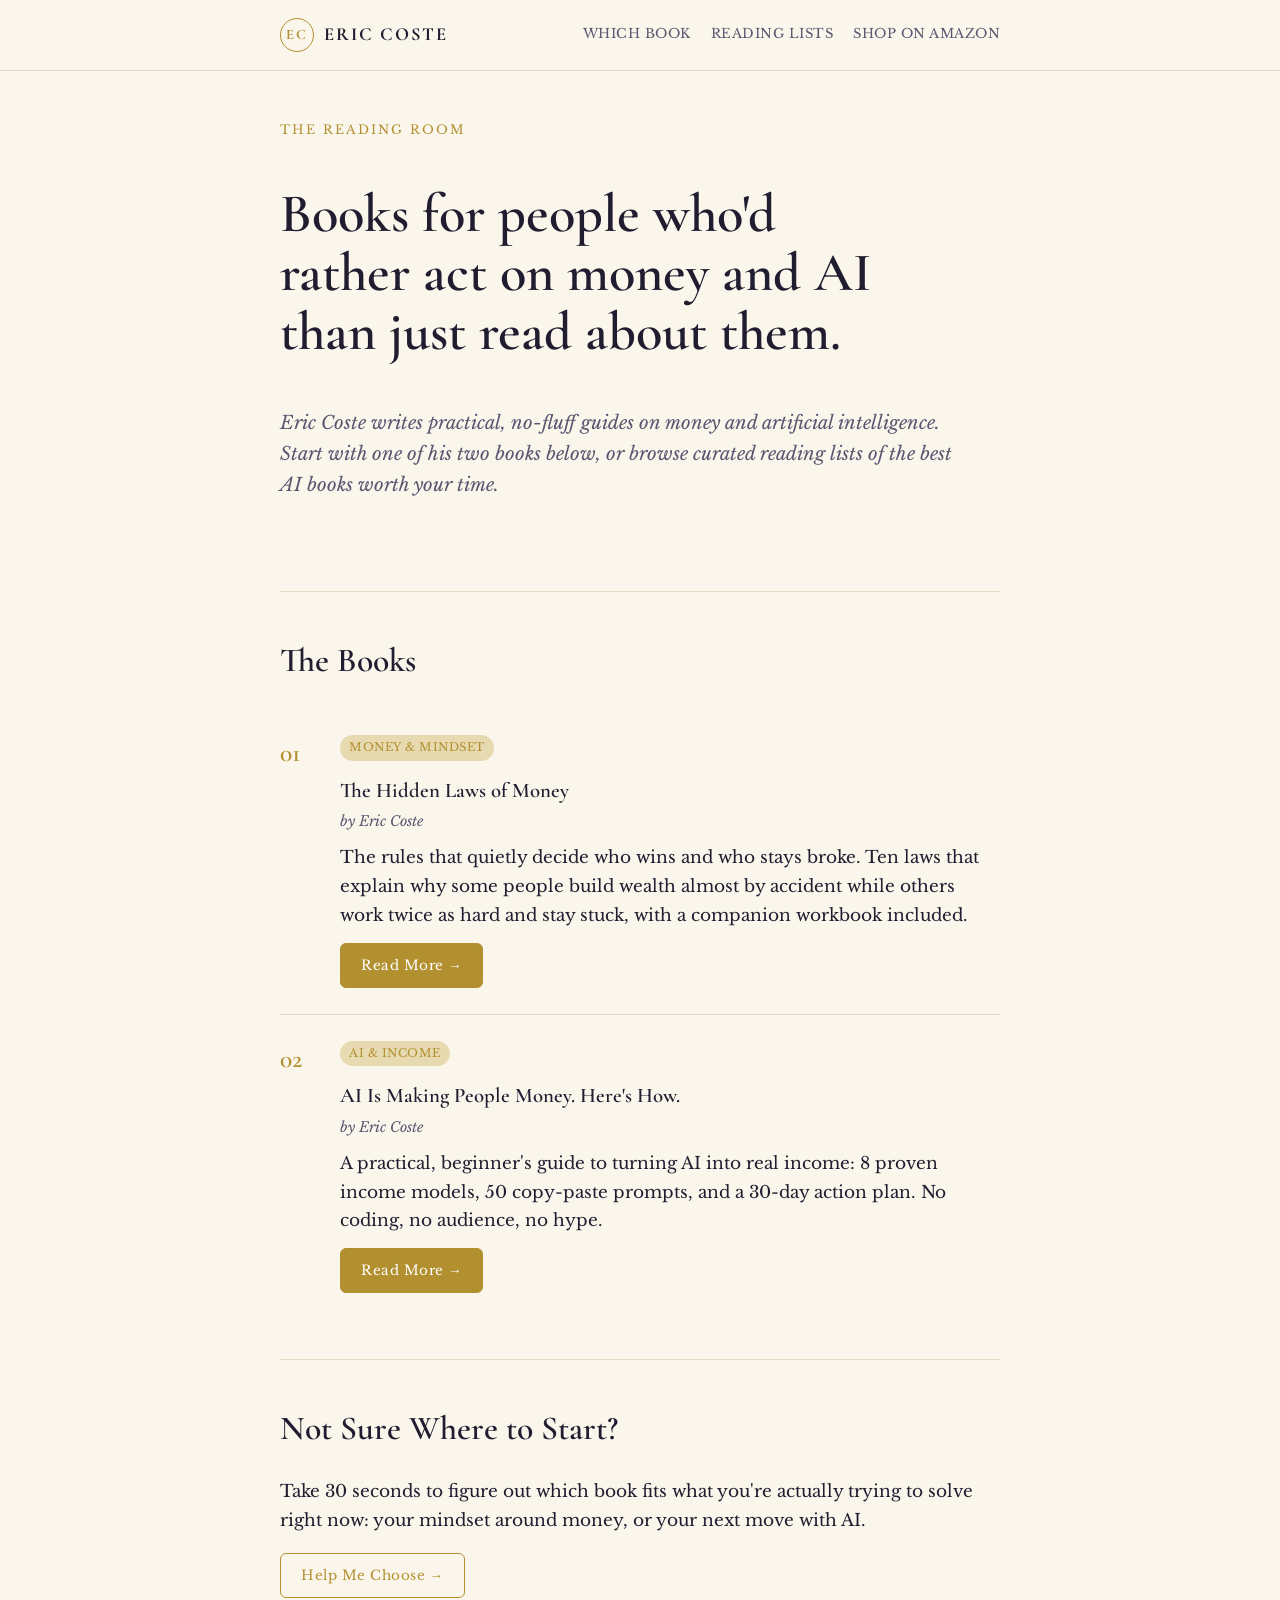
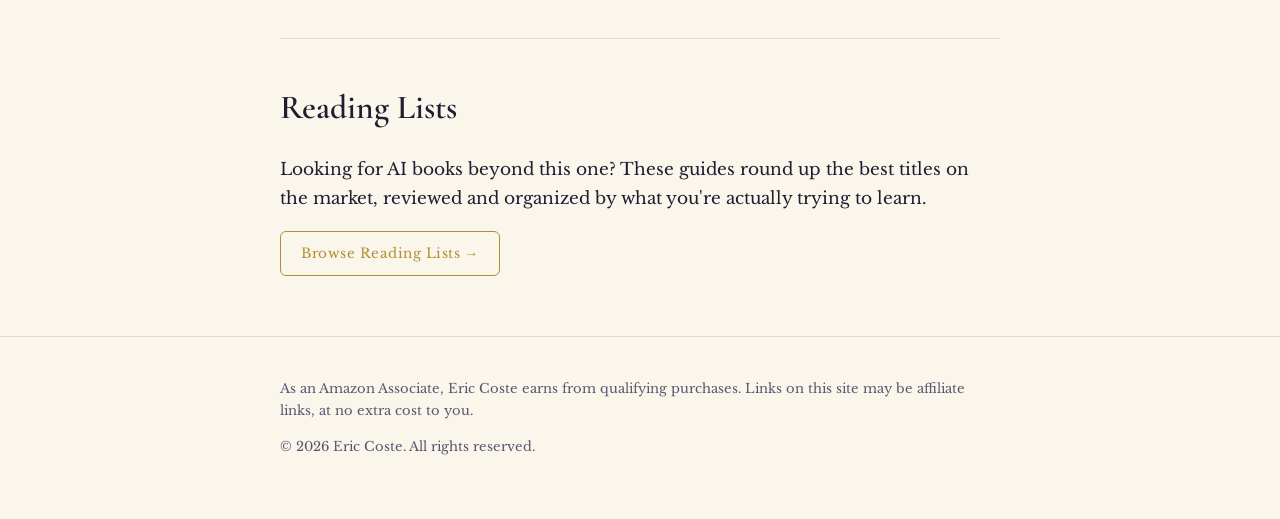
==== index.html @ 6c3c331a "Initial site: book hub, which-book quiz, and AI-books reading lists Static site with home hub linkin" ====
<!doctype html>
<html lang="en">
<head>
<meta charset="utf-8">
<meta name="viewport" content="width=device-width, initial-scale=1">
<title>The Reading Room | Eric Coste</title>
<meta name="description" content="Eric Coste's book hub: The Hidden Laws of Money and AI Is Making People Money, plus curated reading lists of the best AI books.">
<meta name="robots" content="index, follow">
<link rel="canonical" href="https://booksbyericcoste.com/">
<link rel="icon" type="image/svg+xml" href="favicon.svg">

<meta property="og:type" content="website">
<meta property="og:title" content="The Reading Room | Eric Coste">
<meta property="og:description" content="Practical books on money and AI, plus curated reading lists of the best AI books.">
<meta property="og:url" content="https://booksbyericcoste.com/">
<meta name="twitter:card" content="summary">
<meta name="twitter:title" content="The Reading Room | Eric Coste">
<meta name="twitter:description" content="Practical books on money and AI, plus curated reading lists of the best AI books.">

<link rel="stylesheet" href="https://fonts.googleapis.com/css2?family=Cormorant+Garamond:wght@500;600;700&family=Libre+Baskerville:ital,wght@0,400;0,700;1,400&display=swap">
<link rel="stylesheet" href="styles.css">
<style>
  .hero-books { margin-top: 12px; }
</style>
</head>
<body>

<header class="site-header">
  <div class="wrap row">
    <a href="index.html" class="brand"><span class="monogram">EC</span> Eric Coste</a>
    <nav class="main-nav">
      <a href="which-book.html">Which Book</a>
      <a href="articles/index.html">Reading Lists</a>
      <a href="https://www.amazon.com/s?k=Eric+Coste+books&tag=ericcoste-20" target="_blank" rel="noopener">Shop on Amazon</a>
    </nav>
  </div>
</header>

<main class="wrap">
  <section class="hero">
    <span class="eyebrow">The Reading Room</span>
    <h1>Books for people who'd rather act on money and AI than just read about them.</h1>
    <p class="lede">Eric Coste writes practical, no-fluff guides on money and artificial intelligence. Start with one of his two books below, or browse curated reading lists of the best AI books worth your time.</p>
  </section>

  <hr class="rule">

  <section class="hero-books">
    <h2>The Books</h2>

    <div class="entry">
      <div class="num">01</div>
      <div>
        <span class="tags"><span class="tag">Money &amp; Mindset</span></span>
        <h3>The Hidden Laws of Money</h3>
        <p class="byline">by Eric Coste</p>
        <p>The rules that quietly decide who wins and who stays broke. Ten laws that explain why some people build wealth almost by accident while others work twice as hard and stay stuck, with a companion workbook included.</p>
        <a href="books/hidden-laws-of-money.html" class="btn solid">Read More &rarr;</a>
      </div>
    </div>

    <div class="entry">
      <div class="num">02</div>
      <div>
        <span class="tags"><span class="tag">AI &amp; Income</span></span>
        <h3>AI Is Making People Money. Here's How.</h3>
        <p class="byline">by Eric Coste</p>
        <p>A practical, beginner's guide to turning AI into real income: 8 proven income models, 50 copy-paste prompts, and a 30-day action plan. No coding, no audience, no hype.</p>
        <a href="books/ai-is-making-people-money.html" class="btn solid">Read More &rarr;</a>
      </div>
    </div>
  </section>

  <hr class="rule">

  <section>
    <h2>Not Sure Where to Start?</h2>
    <p>Take 30 seconds to figure out which book fits what you're actually trying to solve right now: your mindset around money, or your next move with AI.</p>
    <a href="which-book.html" class="btn">Help Me Choose &rarr;</a>
  </section>

  <hr class="rule">

  <section>
    <h2>Reading Lists</h2>
    <p>Looking for AI books beyond this one? These guides round up the best titles on the market, reviewed and organized by what you're actually trying to learn.</p>
    <a href="articles/index.html" class="btn">Browse Reading Lists &rarr;</a>
  </section>
</main>

<footer class="site-footer">
  <div class="wrap">
    <p>As an Amazon Associate, Eric Coste earns from qualifying purchases. Links on this site may be affiliate links, at no extra cost to you.</p>
    <p>&copy; <span id="yr"></span> Eric Coste. All rights reserved.</p>
  </div>
</footer>
<script>document.getElementById('yr').textContent = new Date().getFullYear();</script>
</body>
</html>
---- styles.css ----
/* Eric Coste Reading Room — shared stylesheet
   Layout concept: a bookshelf catalog — numbered, spine-like entry cards
   stacked in a single reading column, divided by thin gold rules. */

:root {
  --paper: #FAF6EC;
  --paper-elev: #FFFFFF;
  --ink: #201D30;
  --ink-soft: #5B5670;
  --gold: #B3902F;
  --gold-soft: #E7D9B0;
  --rule: #E4DCC4;
  --shadow: 0 10px 30px rgba(32,29,48,0.08);
  color-scheme: light;
}

@media (prefers-color-scheme: dark) {
  :root:not([data-theme="light"]) {
    --paper: #15131F;
    --paper-elev: #1D1A2B;
    --ink: #EFEBDE;
    --ink-soft: #A9A3BE;
    --gold: #D8BB6C;
    --gold-soft: #4A4130;
    --rule: #332E44;
    --shadow: 0 10px 30px rgba(0,0,0,0.4);
    color-scheme: dark;
  }
}
:root[data-theme="dark"] {
  --paper: #15131F;
  --paper-elev: #1D1A2B;
  --ink: #EFEBDE;
  --ink-soft: #A9A3BE;
  --gold: #D8BB6C;
  --gold-soft: #4A4130;
  --rule: #332E44;
  --shadow: 0 10px 30px rgba(0,0,0,0.4);
  color-scheme: dark;
}

* { box-sizing: border-box; }
html, body { margin: 0; padding: 0; }
body {
  background: var(--paper);
  color: var(--ink);
  font-family: 'Libre Baskerville', Georgia, 'Times New Roman', serif;
  font-size: 17px;
  line-height: 1.7;
}
h1, h2, h3, .display {
  font-family: 'Cormorant Garamond', Georgia, serif;
  font-weight: 600;
  text-wrap: balance;
  color: var(--ink);
}
h1 { font-size: clamp(2.2rem, 5vw, 3.4rem); line-height: 1.08; }
h2 { font-size: clamp(1.5rem, 3.2vw, 2.1rem); margin: 0 0 0.6em; }
h3 { font-size: 1.3rem; margin: 0 0 0.3em; }
a { color: var(--gold); }
img { max-width: 100%; display: block; }

.wrap {
  max-width: 760px;
  margin: 0 auto;
  padding-inline: 20px;
}

/* Header */
.site-header {
  border-bottom: 1px solid var(--rule);
  padding-block: 18px;
}
.site-header .row {
  display: flex;
  align-items: center;
  justify-content: space-between;
  gap: 16px;
  flex-wrap: wrap;
}
.brand {
  display: flex;
  align-items: center;
  gap: 10px;
  text-decoration: none;
  font-family: 'Cormorant Garamond', serif;
  font-weight: 700;
  font-size: 1.15rem;
  letter-spacing: 2px;
  color: var(--ink);
  text-transform: uppercase;
}
.brand .monogram {
  width: 34px; height: 34px;
  border-radius: 50%;
  border: 1.5px solid var(--gold);
  color: var(--gold);
  display: flex; align-items: center; justify-content: center;
  font-size: 0.9rem;
  font-weight: 700;
  flex-shrink: 0;
}
nav.main-nav {
  display: flex;
  gap: 20px;
  flex-wrap: wrap;
  font-family: 'Libre Baskerville', serif;
  font-size: 0.82rem;
  letter-spacing: 0.5px;
  text-transform: uppercase;
}
nav.main-nav a {
  color: var(--ink-soft);
  text-decoration: none;
  border-bottom: 1px solid transparent;
}
nav.main-nav a:hover { color: var(--gold); border-color: var(--gold); }

/* Eyebrow / label */
.eyebrow {
  font-family: 'Libre Baskerville', serif;
  font-size: 0.78rem;
  letter-spacing: 2px;
  text-transform: uppercase;
  color: var(--gold);
  margin-bottom: 10px;
  display: block;
}

/* Hero */
.hero { padding-block: 48px 32px; }
.hero p.lede {
  font-size: 1.15rem;
  color: var(--ink-soft);
  max-width: 58ch;
  font-style: italic;
}

/* Rule divider */
.rule {
  border: none;
  border-top: 1px solid var(--rule);
  margin: 40px 0;
}

/* Catalog entry card */
.entry {
  display: grid;
  grid-template-columns: 44px 1fr;
  gap: 16px;
  padding-block: 26px;
  border-top: 1px solid var(--rule);
}
.entry:first-of-type { border-top: none; }
.entry .num {
  font-family: 'Cormorant Garamond', serif;
  font-size: 1.6rem;
  color: var(--gold);
  font-weight: 600;
  line-height: 1.4;
}
.entry h3 { margin-bottom: 2px; }
.entry .byline {
  font-size: 0.88rem;
  color: var(--ink-soft);
  font-style: italic;
  margin-bottom: 10px;
}
.entry p { margin: 0 0 12px; }
.entry .tags {
  display: flex; flex-wrap: wrap; gap: 8px;
  margin-bottom: 12px;
}
.entry .tag {
  font-size: 0.72rem;
  letter-spacing: 0.5px;
  text-transform: uppercase;
  color: var(--gold);
  background: var(--gold-soft);
  padding: 3px 9px;
  border-radius: 999px;
}

/* Buttons */
.btn {
  display: inline-block;
  font-family: 'Libre Baskerville', serif;
  font-size: 0.85rem;
  letter-spacing: 0.5px;
  text-decoration: none;
  padding: 10px 20px;
  border-radius: 6px;
  border: 1.5px solid var(--gold);
  color: var(--gold);
  background: transparent;
}
.btn.solid {
  background: var(--gold);
  color: var(--paper-elev);
  border-color: var(--gold);
}
.btn:hover { opacity: 0.85; }

/* Cards (books, which-book) */
.card {
  background: var(--paper-elev);
  border: 1px solid var(--rule);
  border-radius: 12px;
  padding: 28px;
  box-shadow: var(--shadow);
}
.grid-2 {
  display: grid;
  grid-template-columns: 1fr 1fr;
  gap: 20px;
}
@media (max-width: 640px) {
  .grid-2 { grid-template-columns: 1fr; }
  .entry { grid-template-columns: 30px 1fr; }
}

/* FAQ */
.faq dt {
  font-family: 'Cormorant Garamond', serif;
  font-weight: 700;
  font-size: 1.15rem;
  margin-top: 22px;
}
.faq dd {
  margin: 6px 0 0;
  color: var(--ink-soft);
}

/* Footer */
footer.site-footer {
  border-top: 1px solid var(--rule);
  margin-top: 60px;
  padding-block: 28px 48px;
  font-size: 0.82rem;
  color: var(--ink-soft);
}
footer.site-footer a { color: var(--ink-soft); }

.disclosure {
  font-size: 0.78rem;
  color: var(--ink-soft);
  border-left: 2px solid var(--gold-soft);
  padding-left: 12px;
  margin-block: 24px;
}

.article-index-link {
  display: block;
  padding-block: 18px;
  border-top: 1px solid var(--rule);
  text-decoration: none;
}
.article-index-link:first-of-type { border-top: none; }
.article-index-link h3 { color: var(--ink); margin-bottom: 4px; }
.article-index-link p { color: var(--ink-soft); margin: 0; font-size: 0.95rem; }
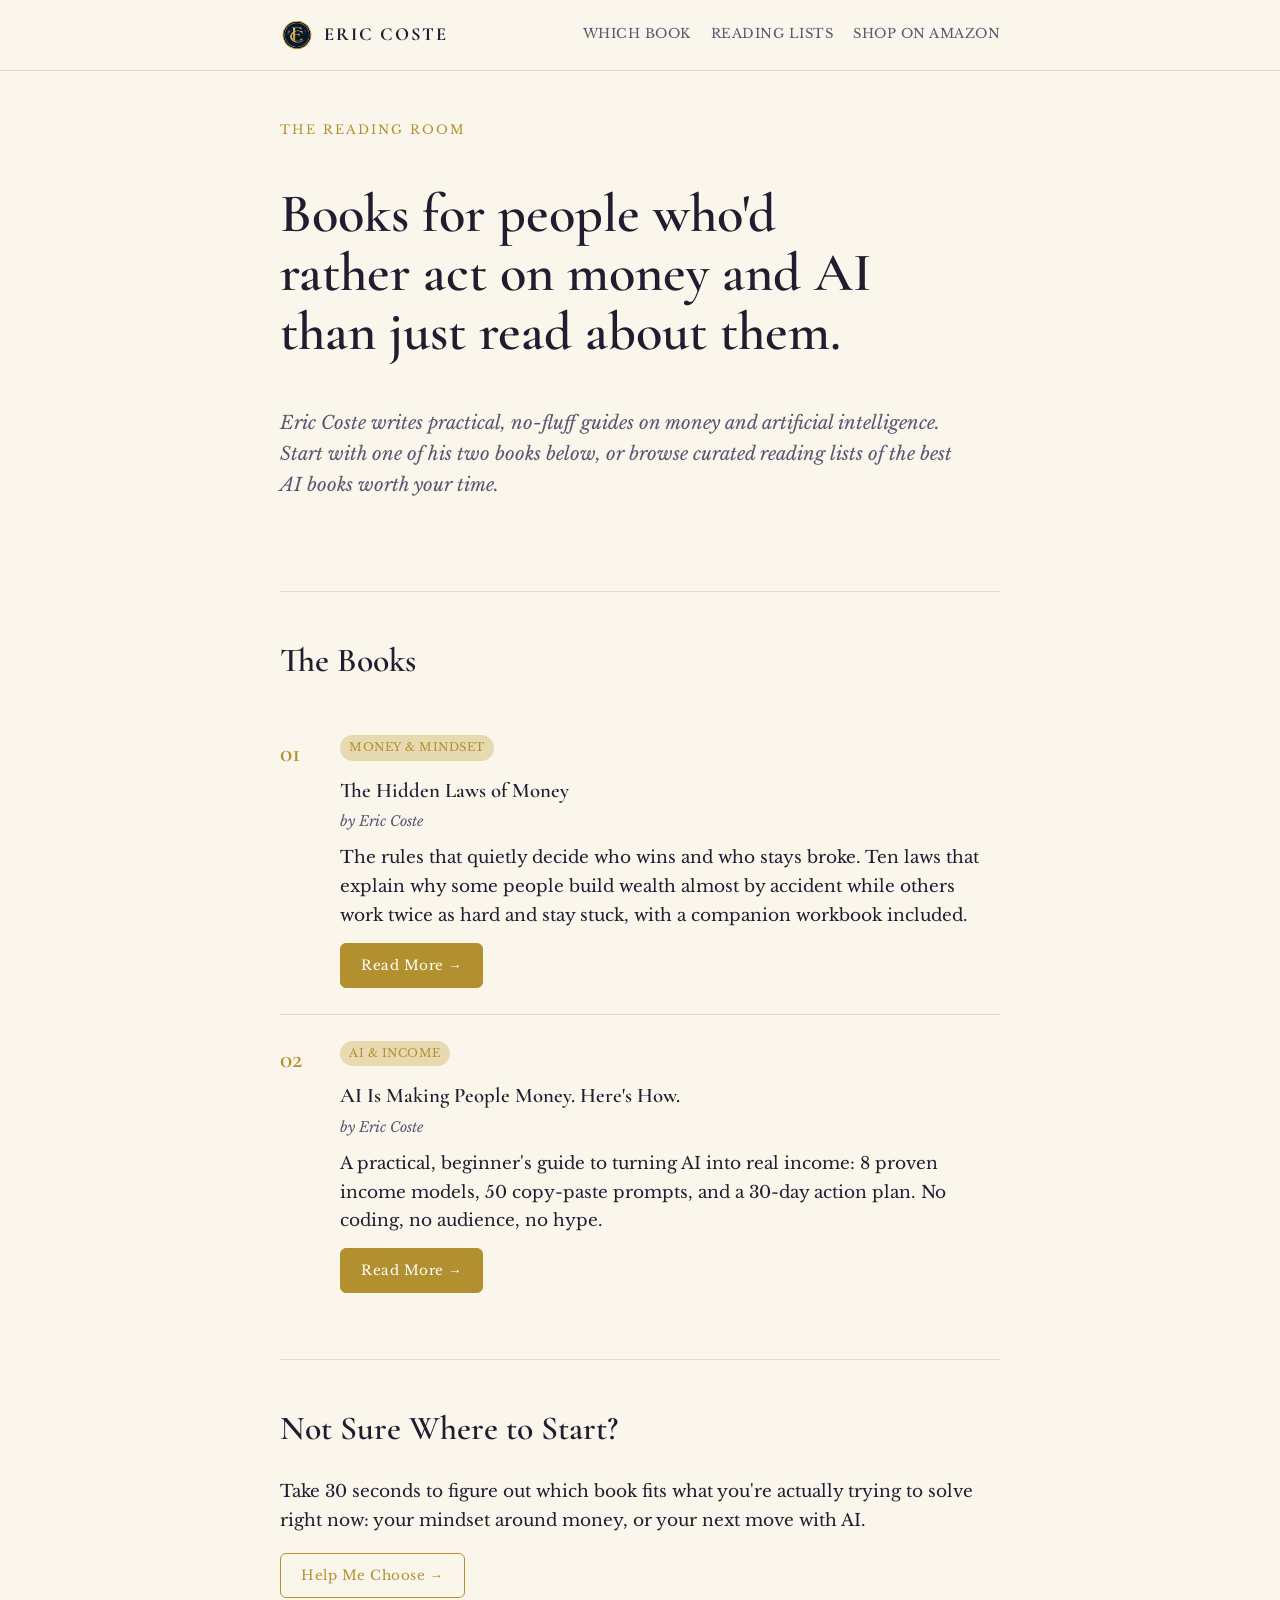
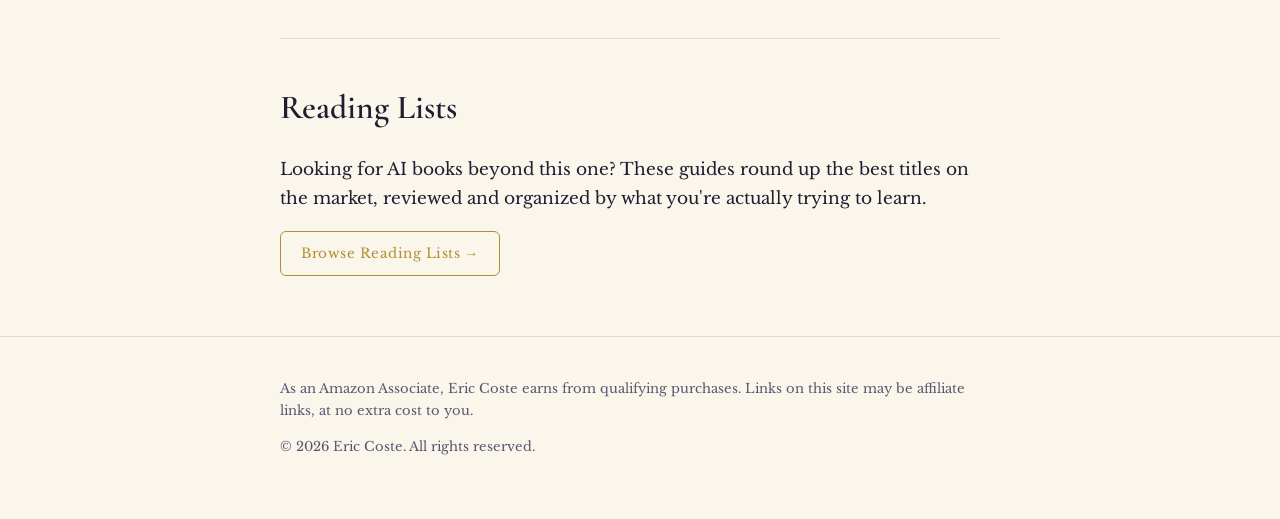
==== commit 4158fccc: "Replace text monogram with the real Eric Coste logo, fill in missing OG/Twitter tags Swaps the place" ====
--- a/index.html
+++ b/index.html
@@ -6,16 +6,19 @@
 <title>The Reading Room | Eric Coste</title>
 <meta name="description" content="Eric Coste's book hub: The Hidden Laws of Money and AI Is Making People Money, plus curated reading lists of the best AI books.">
 <meta name="robots" content="index, follow">
-<link rel="canonical" href="https://booksbyericcoste.com/">
-<link rel="icon" type="image/svg+xml" href="favicon.svg">
+<link rel="canonical" href="https://books.ericcoste.com/">
+<link rel="icon" type="image/png" href="favicon-32.png">
+<link rel="apple-touch-icon" href="apple-touch-icon.png">
 
 <meta property="og:type" content="website">
 <meta property="og:title" content="The Reading Room | Eric Coste">
 <meta property="og:description" content="Practical books on money and AI, plus curated reading lists of the best AI books.">
-<meta property="og:url" content="https://booksbyericcoste.com/">
+<meta property="og:url" content="https://books.ericcoste.com/">
+<meta property="og:image" content="https://books.ericcoste.com/logo.png">
 <meta name="twitter:card" content="summary">
 <meta name="twitter:title" content="The Reading Room | Eric Coste">
 <meta name="twitter:description" content="Practical books on money and AI, plus curated reading lists of the best AI books.">
+<meta name="twitter:image" content="https://books.ericcoste.com/logo.png">
 
 <link rel="stylesheet" href="https://fonts.googleapis.com/css2?family=Cormorant+Garamond:wght@500;600;700&family=Libre+Baskerville:ital,wght@0,400;0,700;1,400&display=swap">
 <link rel="stylesheet" href="styles.css">
@@ -27,11 +30,11 @@
 
 <header class="site-header">
   <div class="wrap row">
-    <a href="index.html" class="brand"><span class="monogram">EC</span> Eric Coste</a>
+    <a href="index.html" class="brand"><img src="logo.png" alt="Eric Coste" class="monogram"> Eric Coste</a>
     <nav class="main-nav">
       <a href="which-book.html">Which Book</a>
       <a href="articles/index.html">Reading Lists</a>
-      <a href="https://www.amazon.com/s?k=Eric+Coste+books&tag=ericcoste-20" target="_blank" rel="noopener">Shop on Amazon</a>
+      <a href="https://www.amazon.com/stores/author/B0HL2NZF9F/allbooks?tag=ericcoste-20" target="_blank" rel="noopener">Shop on Amazon</a>
     </nav>
   </div>
 </header>
--- a/styles.css
+++ b/styles.css
@@ -93,12 +93,8 @@
 .brand .monogram {
   width: 34px; height: 34px;
   border-radius: 50%;
-  border: 1.5px solid var(--gold);
-  color: var(--gold);
-  display: flex; align-items: center; justify-content: center;
-  font-size: 0.9rem;
-  font-weight: 700;
   flex-shrink: 0;
+  object-fit: cover;
 }
 nav.main-nav {
   display: flex;
